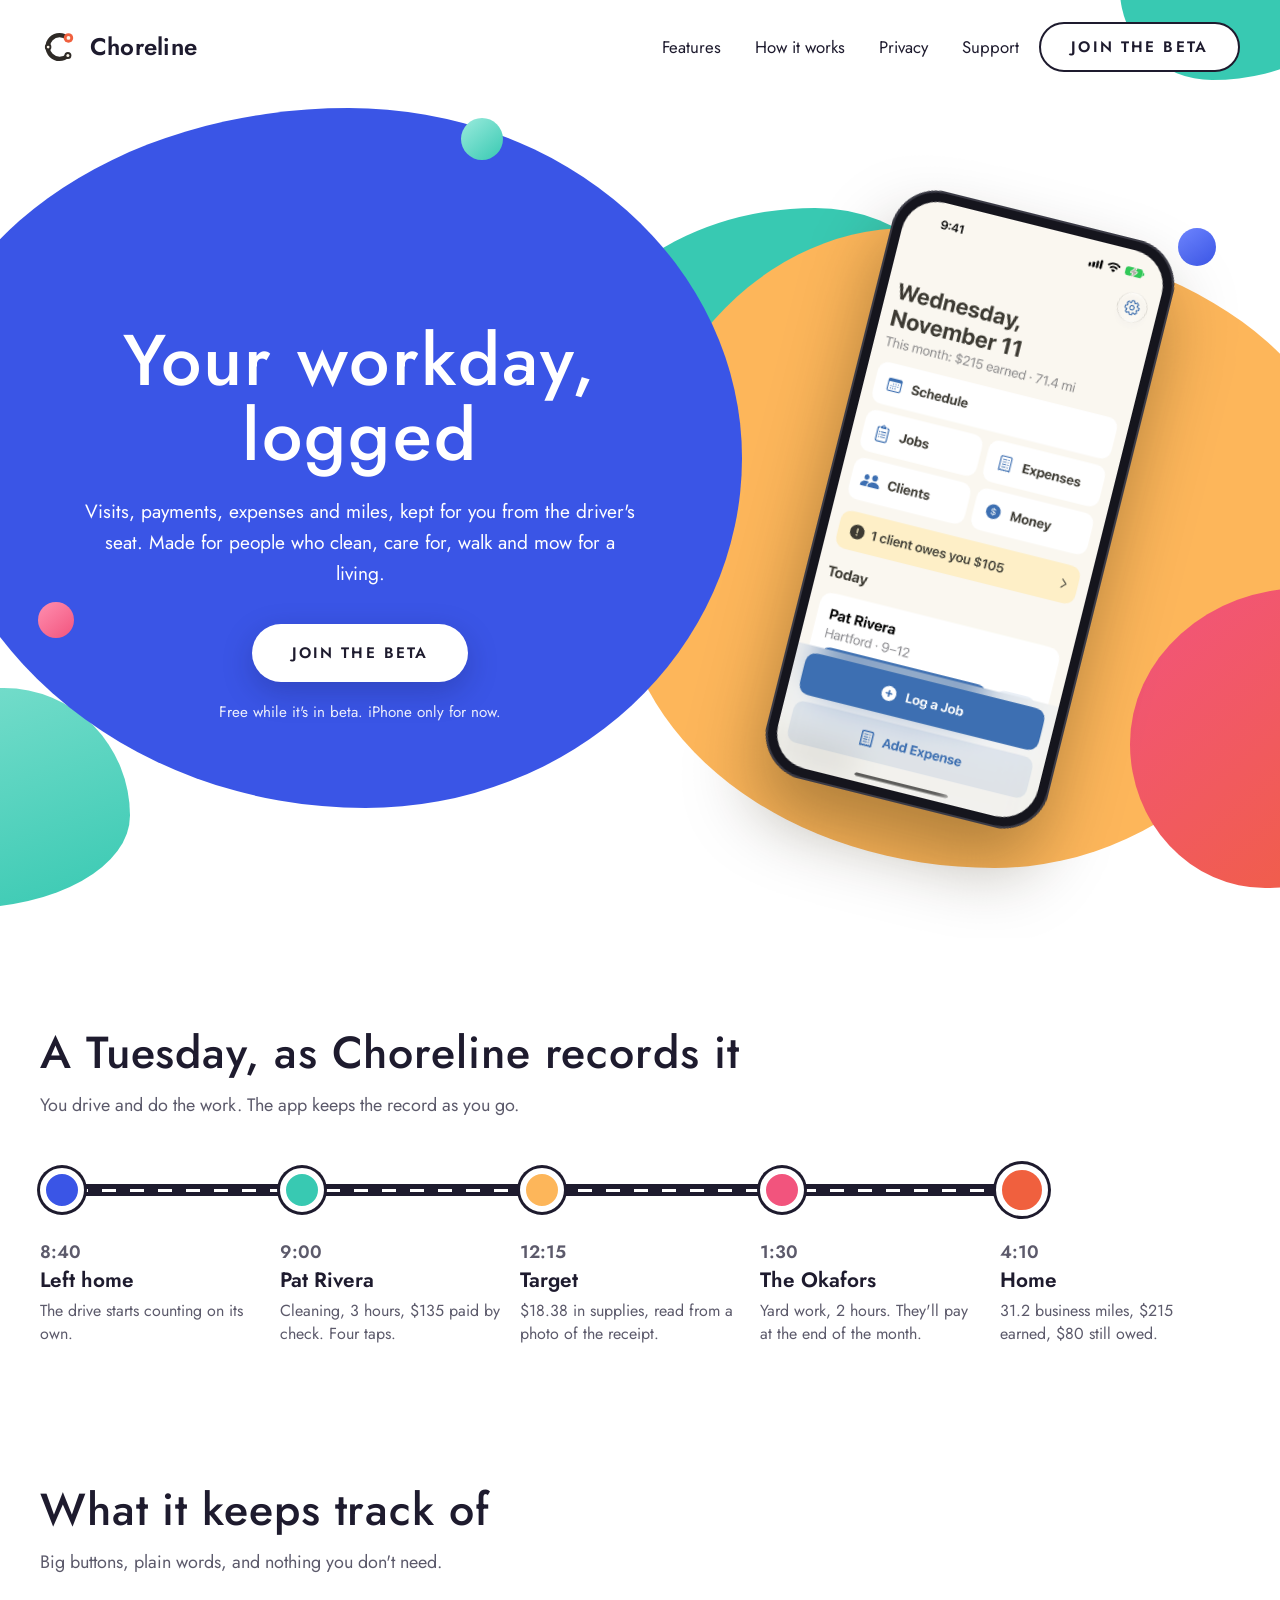
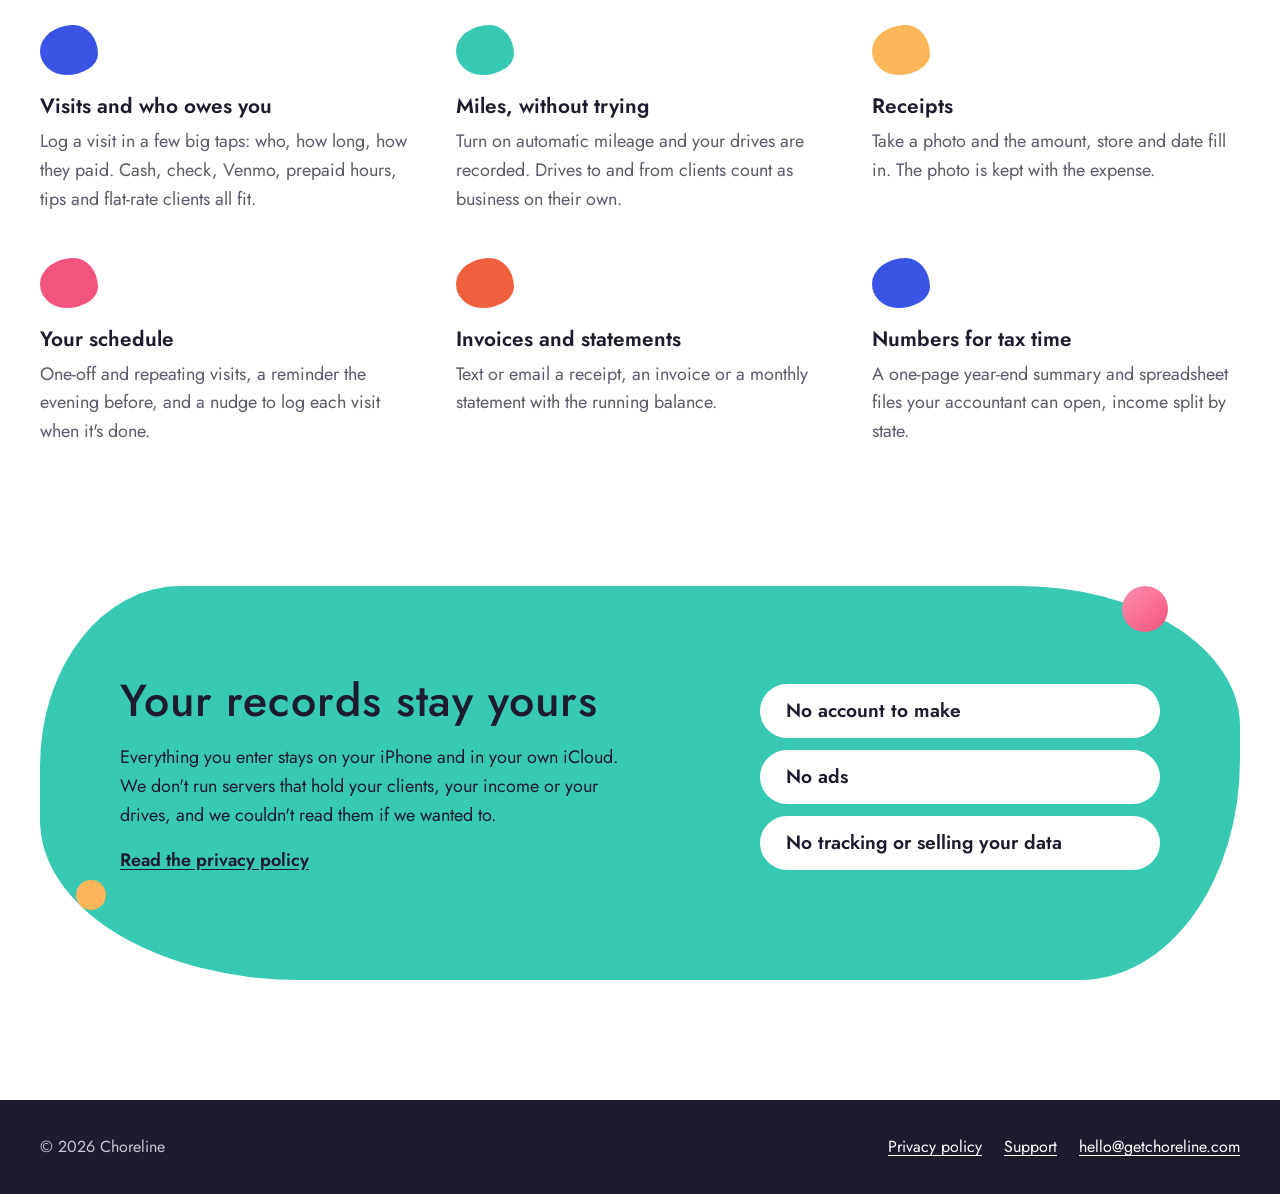
==== index.html @ 725d810b "Publish getchoreline.com" ====
<!doctype html>
<html lang="en">
<head>
<meta charset="utf-8">
<meta name="viewport" content="width=device-width, initial-scale=1">
<title>Choreline: jobs, payments and miles for home-service work</title>
<meta name="description" content="An iPhone app for people who clean, care for, walk and mow for a living: log each visit from the car, see who owes you, track your miles, and have your numbers ready at tax time.">
<link rel="icon" href="icon-256.png">
<link rel="apple-touch-icon" href="icon-256.png">
<meta property="og:title" content="Choreline: jobs, payments and miles for home-service work">
<meta property="og:description" content="Log each visit from the car, see who owes you, track your miles, and have your numbers ready at tax time.">
<meta property="og:image" content="https://getchoreline.com/icon-256.png">
<link rel="preconnect" href="https://fonts.googleapis.com">
<link rel="preconnect" href="https://fonts.gstatic.com" crossorigin>
<link href="https://fonts.googleapis.com/css2?family=Jost:wght@400;500;600&display=swap" rel="stylesheet">
<link rel="stylesheet" href="style.css">
</head>
<body>
<header class="site-head">
  <div class="blob head-blob" aria-hidden="true"></div>
  <div class="wrap">
    <a class="brand" href="./"><svg viewBox="0 0 64 64" aria-hidden="true"><path d="M44.6 18.4A19 19 0 1 0 44.6 45.6" fill="none" stroke="#2E2A26" stroke-width="7" stroke-linecap="round"/><circle cx="13" cy="32" r="5.2" fill="#2E2A26"/><circle cx="13" cy="32" r="2.2" fill="#FBF5EA"/><circle cx="44.6" cy="45.6" r="5.6" fill="#2E2A26"/><circle cx="44.6" cy="45.6" r="2.4" fill="#FBF5EA"/><circle cx="45.5" cy="17.5" r="7.6" fill="#F0603E"/><circle cx="45.5" cy="17.5" r="3" fill="#FBF5EA"/></svg> Choreline</a>
    <nav aria-label="Site">
      <a href="./#features" class="hide-md">Features</a>
      <a href="./#day" class="hide-md">How it works</a>
      <a href="privacy.html">Privacy</a>
      <a href="support.html">Support</a>
    </nav>
    <a class="button outline" href="mailto:hello@getchoreline.com?subject=Choreline%20beta">Join the beta</a>
  </div>
</header>
<main>
  <section class="hero">
    <div aria-hidden="true">
      <div class="blob b-teal2"></div><div class="blob b-teal"></div><div class="blob b-sun"></div><div class="blob b-blue"></div><div class="blob b-pink"></div>
      <div class="dot d1"></div><div class="dot d2"></div><div class="dot d3"></div>
    </div>
    <div class="wrap">
      <div class="hero-copy">
        <h1>Your workday, logged</h1>
        <p class="lede">Visits, payments, expenses and miles, kept for you from the driver's seat. Made for people who clean, care for, walk and mow for a living.</p>
        <a class="button solid" href="mailto:hello@getchoreline.com?subject=Choreline%20beta">Join the beta</a>
        <p class="small">Free while it's in beta. iPhone only for now.</p>
      </div>
      <div class="phone">
        <div class="frame"><img src="app-home.png" width="460" height="1000" alt="Choreline's home screen: today's visit with Pat Rivera, $215 earned and 71.4 miles this month, and buttons to log a job or add an expense."></div>
      </div>
    </div>
  </section>

  <section class="day" id="day" aria-labelledby="day-title">
    <div class="wrap">
      <h2 class="section-title" id="day-title">A Tuesday, as Choreline records it</h2>
      <p class="section-lede">You drive and do the work. The app keeps the record as you go.</p>
      <ol class="route">
        <li class="stop" style="--c: var(--blue)"><time>8:40</time><span class="where">Left home</span><span class="what">The drive starts counting on its own.</span></li>
        <li class="stop" style="--c: var(--teal)"><time>9:00</time><span class="where">Pat Rivera</span><span class="what">Cleaning, 3 hours, $135 paid by check. Four taps.</span></li>
        <li class="stop" style="--c: var(--sun)"><time>12:15</time><span class="where">Target</span><span class="what">$18.38 in supplies, read from a photo of the receipt.</span></li>
        <li class="stop" style="--c: var(--pink)"><time>1:30</time><span class="where">The Okafors</span><span class="what">Yard work, 2 hours. They'll pay at the end of the month.</span></li>
        <li class="stop end" style="--c: var(--coral)"><time>4:10</time><span class="where">Home</span><span class="what">31.2 business miles, $215 earned, $80 still owed.</span></li>
      </ol>
    </div>
  </section>

  <section class="keeps" id="features" aria-labelledby="keeps-title">
    <div class="wrap">
      <h2 class="section-title" id="keeps-title">What it keeps track of</h2>
      <p class="section-lede">Big buttons, plain words, and nothing you don't need.</p>
      <dl>
        <div style="--c: var(--blue)"><dt>Visits and who owes you</dt><dd>Log a visit in a few big taps: who, how long, how they paid. Cash, check, Venmo, prepaid hours, tips and flat-rate clients all fit.</dd></div>
        <div style="--c: var(--teal)"><dt>Miles, without trying</dt><dd>Turn on automatic mileage and your drives are recorded. Drives to and from clients count as business on their own.</dd></div>
        <div style="--c: var(--sun)"><dt>Receipts</dt><dd>Take a photo and the amount, store and date fill in. The photo is kept with the expense.</dd></div>
        <div style="--c: var(--pink)"><dt>Your schedule</dt><dd>One-off and repeating visits, a reminder the evening before, and a nudge to log each visit when it's done.</dd></div>
        <div style="--c: var(--coral)"><dt>Invoices and statements</dt><dd>Text or email a receipt, an invoice or a monthly statement with the running balance.</dd></div>
        <div style="--c: var(--blue)"><dt>Numbers for tax time</dt><dd>A one-page year-end summary and spreadsheet files your accountant can open, income split by state.</dd></div>
      </dl>
    </div>
  </section>

  <section class="yours" aria-labelledby="yours-title">
    <div class="wrap">
      <div class="dot d-pink" aria-hidden="true"></div><div class="dot d-sun" aria-hidden="true"></div>
      <div class="card">
        <div>
          <h2 class="section-title" id="yours-title">Your records stay yours</h2>
          <p>Everything you enter stays on your iPhone and in your own iCloud. We don't run servers that hold your clients, your income or your drives, and we couldn't read them if we wanted to.</p>
          <p><a href="privacy.html">Read the privacy policy</a></p>
        </div>
        <ul>
          <li>No account to make</li>
          <li>No ads</li>
          <li>No tracking or selling your data</li>
        </ul>
      </div>
    </div>
  </section>
</main>
<footer class="site-foot">
  <div class="wrap">
    <span>© 2026 Choreline</span>
    <nav aria-label="Footer">
      <a href="privacy.html">Privacy policy</a>
      <a href="support.html">Support</a>
      <a href="mailto:hello@getchoreline.com">hello@getchoreline.com</a>
    </nav>
  </div>
</footer>
</body>
</html>
---- style.css ----
/* getchoreline.com: big soft blobs, a tilted phone, Jost (geometric, Futura-like). */
:root {
  --blue: #3A55E6;
  --teal: #38C9B2;
  --sun: #FDB65A;
  --pink: #F2547D;
  --coral: #F0603E;
  --ink: #1E1B2E;
  --gray: #5C5A6B;
  --mist: #F4F5FB;
  --line: #E6E7F0;
  --measure: 66ch;
  color-scheme: light;
}
*, *::before, *::after { box-sizing: border-box; }
html { -webkit-text-size-adjust: 100%; overflow-x: clip; }
body {
  margin: 0; background: #fff; color: var(--ink);
  font-family: "Jost", "Futura", "Century Gothic", "Avenir Next", sans-serif;
  font-size: 1.125rem; line-height: 1.6; overflow-x: clip;
}
a { color: var(--blue); text-underline-offset: 0.18em; }
a:hover { color: var(--ink); }
:focus-visible { outline: 3px solid var(--blue); outline-offset: 3px; border-radius: 6px; }
img, svg { display: block; }
.wrap { width: min(1200px, 100% - 32px); margin-inline: auto; position: relative; }

/* Blobs and dots */
.blob { position: absolute; border-radius: 58% 42% 55% 45% / 52% 58% 42% 48%; pointer-events: none; }
.dot { position: absolute; border-radius: 50%; pointer-events: none; }

/* Header */
.site-head { position: relative; z-index: 5; padding-block: 22px; overflow: clip; overflow-clip-margin: 0; }
.site-head .wrap { display: flex; align-items: center; gap: 20px; }
.brand { display: inline-flex; align-items: center; gap: 10px; color: var(--ink); text-decoration: none; font-weight: 600; font-size: 1.5rem; letter-spacing: 0.01em; margin-right: auto; }
.brand svg { width: 40px; height: 40px; }
.site-head nav { display: flex; gap: 34px; font-size: 1.05rem; }
.site-head nav a { color: var(--ink); text-decoration: none; }
.site-head nav a:hover, .site-head nav a[aria-current="page"] { color: var(--blue); }
.head-blob { width: 230px; height: 150px; right: -70px; top: -70px; background: var(--teal); z-index: -1; border-radius: 45% 55% 60% 40% / 40% 45% 55% 60%; }

/* Buttons: pills, spaced capitals */
.button {
  display: inline-flex; align-items: center; justify-content: center; min-height: 58px; padding: 0 40px;
  border-radius: 999px; text-decoration: none; font-weight: 600; font-size: 0.95rem; letter-spacing: 0.14em; text-transform: uppercase;
}
.button.solid { background: #fff; color: var(--ink); box-shadow: 0 10px 30px rgba(20, 24, 80, 0.25); }
.button.solid:hover { color: var(--blue); }
.button.outline { min-height: 50px; padding: 0 30px; border: 2px solid var(--ink); color: var(--ink); background: #fff; }
.button.outline:hover { background: var(--ink); color: #fff; }
.button.blue { background: var(--blue); color: #fff; }
.button.blue:hover { background: var(--ink); color: #fff; }

/* Hero */
.hero { position: relative; min-height: 940px; overflow: hidden; margin-top: -96px; padding-top: 96px; }
.hero .b-blue { width: min(820px, 64vw); height: 700px; left: max(-90px, -6vw); top: 110px; background: var(--blue); z-index: 2; border-radius: 52% 48% 46% 54% / 44% 50% 50% 56%; }
.hero .b-teal { width: 420px; height: 360px; left: 44%; top: 210px; background: var(--teal); z-index: 1; border-radius: 60% 40% 50% 50% / 55% 45% 55% 45%; }
.hero .b-sun { width: 720px; height: 640px; right: -60px; top: 230px; background: var(--sun); z-index: 1; border-radius: 40% 60% 48% 52% / 55% 40% 60% 45%; }
.hero .b-pink { width: 300px; height: 300px; right: -150px; bottom: 50px; background: linear-gradient(140deg, var(--pink), var(--coral)); z-index: 3; }
.hero .b-teal2 { width: 300px; height: 220px; left: -170px; bottom: 30px; background: linear-gradient(160deg, #7FE0CF, var(--teal)); z-index: 1; }
.hero .d1 { width: 42px; height: 42px; left: 36%; top: 120px; background: linear-gradient(140deg, #9BEBDD, var(--teal)); z-index: 3; }
.hero .d2 { width: 38px; height: 38px; right: 5%; top: 230px; background: linear-gradient(140deg, #6E85FF, var(--blue)); z-index: 3; }
.hero .d3 { width: 36px; height: 36px; left: 3%; bottom: 300px; background: linear-gradient(140deg, #FF8FB0, var(--pink)); z-index: 3; }

.hero .wrap { min-height: 820px; display: grid; grid-template-columns: minmax(0, 1.1fr) minmax(0, 0.9fr); align-items: center; }
.hero-copy { position: relative; z-index: 4; color: #fff; text-align: center; padding: 120px 40px 80px; max-width: 640px; }
.hero h1 { font-weight: 500; font-size: clamp(2.8rem, 5.6vw, 4.6rem); line-height: 1.04; letter-spacing: 0.03em; margin: 0 0 24px; }
.hero .lede { font-size: 1.2rem; margin: 0 auto 36px; max-width: 30em; }
.hero .small { font-size: 0.95rem; margin: 18px 0 0; opacity: 0.9; }

.phone { position: relative; z-index: 4; justify-self: center; margin-top: 10px; width: 290px; transform: rotate(14deg); }
.phone .frame { border-radius: 46px; padding: 11px; background: #15151d; box-shadow: 0 40px 70px rgba(40, 30, 0, 0.35), inset 0 0 0 2px #3b3b46; }
.phone img { width: 100%; height: auto; border-radius: 36px; }

/* The day, as a route */
.day { padding-block: 90px 80px; }
.section-title { font-weight: 500; font-size: clamp(2rem, 3.6vw, 2.8rem); line-height: 1.1; letter-spacing: 0.02em; margin: 0 0 14px; }
.section-lede { color: var(--gray); margin: 0 0 48px; max-width: 46ch; }
.route { list-style: none; margin: 0; padding: 0; display: grid; grid-template-columns: repeat(5, 1fr); position: relative; }
.route::before {
  content: ""; position: absolute; left: 20px; right: calc(20% - 24px); top: 16px; height: 12px; border-radius: 999px; background: var(--ink);
}
.route::after {
  content: ""; position: absolute; left: 34px; right: calc(20% - 6px); top: 20.5px; height: 3px;
  background: repeating-linear-gradient(90deg, #fff 0 14px, transparent 14px 28px);
}
.stop { position: relative; padding: 70px 18px 0 0; }
.stop::before { content: ""; position: absolute; left: 0; top: 0; width: 44px; height: 44px; border-radius: 50%; background: var(--c); border: 6px solid #fff; box-shadow: 0 0 0 3px var(--ink); z-index: 1; }
.stop.end::before { width: 52px; height: 52px; top: -4px; left: -4px; }
.stop time { display: block; font-weight: 600; color: var(--gray); }
.stop .where { display: block; font-weight: 600; font-size: 1.3rem; line-height: 1.25; }
.stop .what { display: block; color: var(--gray); font-size: 1rem; line-height: 1.45; margin-top: 6px; }

/* What it keeps */
.keeps { position: relative; padding-block: 60px 100px; }
.keeps dl { display: grid; grid-template-columns: repeat(3, minmax(0, 1fr)); gap: 44px 48px; margin: 0; }
.keeps dt { font-weight: 600; font-size: 1.3rem; line-height: 1.25; }
.keeps dt::before { content: ""; display: block; width: 58px; height: 50px; margin-bottom: 18px; background: var(--c);
  border-radius: 58% 42% 55% 45% / 52% 58% 42% 48%; }
.keeps dd { margin: 8px 0 0; color: var(--gray); }

/* Your records stay yours */
.yours { position: relative; padding-block: 40px 120px; overflow: clip; }
.yours .card { position: relative; padding: 90px 80px; display: grid; grid-template-columns: minmax(0, 1.2fr) minmax(0, 0.8fr); gap: 40px; align-items: center; }
.yours .card::before { content: ""; position: absolute; inset: 0; background: var(--teal); z-index: -1;
  border-radius: 140px 220px 160px 260px / 180px 140px 220px 160px; }
.yours h2 { margin-bottom: 18px; }
.yours p { margin: 0 0 16px; max-width: 46ch; }
.yours a { color: var(--ink); font-weight: 600; }
.yours ul { margin: 0; padding: 0; list-style: none; }
.yours li { font-weight: 600; font-size: 1.2rem; background: #fff; border-radius: 999px; padding: 14px 26px; line-height: 1.35; margin-bottom: 12px; }
.yours .d-pink { width: 46px; height: 46px; right: 6%; top: 0; background: linear-gradient(140deg, #FF8FB0, var(--pink)); }
.yours .d-sun { width: 30px; height: 30px; left: 3%; bottom: 70px; background: var(--sun); }

/* Long-form pages */
.page-top { position: relative; overflow: hidden; }
.page-top .b1 { width: 380px; height: 320px; right: -110px; top: -150px; background: var(--sun); z-index: -1; }
.page-top .b2 { width: 160px; height: 140px; right: 200px; top: -70px; background: var(--blue); z-index: -1; border-radius: 45% 55% 60% 40% / 50% 45% 55% 50%; }
.page { padding-block: 40px 90px; }
.page article { max-width: var(--measure); }
.page h1 { font-weight: 500; font-size: clamp(2.4rem, 5vw, 3.6rem); line-height: 1.05; letter-spacing: 0.02em; margin: 0 0 10px; }
.page .meta { color: var(--gray); margin: 0 0 36px; }
.page h2 { font-weight: 600; font-size: 1.45rem; line-height: 1.25; margin: 46px 0 10px; }
.page h3 { font-weight: 600; font-size: 1.15rem; margin: 28px 0 6px; }
.page ul { padding-left: 1.2em; }
.page li { margin-bottom: 6px; }
.page .summary { background: var(--mist); border-radius: 28px; padding: 24px 28px; border-left: 8px solid var(--teal); }
.page .summary p { margin: 0; }

/* Footer */
.site-foot { background: var(--ink); color: #C9C8D6; padding-block: 34px; font-size: 1rem; }
.site-foot .wrap { display: flex; flex-wrap: wrap; justify-content: space-between; gap: 12px 28px; }
.site-foot nav { display: flex; flex-wrap: wrap; gap: 22px; }
.site-foot a { color: #fff; }

/* Tablets */
@media (max-width: 980px) {
  .site-head nav { gap: 22px; }
  .site-head nav .hide-md { display: none; }
  .keeps dl { grid-template-columns: repeat(2, minmax(0, 1fr)); }
  .yours .card { padding: 70px 50px; grid-template-columns: 1fr; }
}

/* Phones */
@media (max-width: 760px) {
  .site-head nav { display: none; }
  .head-blob { width: 170px; height: 120px; right: -60px; top: -60px; }
  .button.outline { min-height: 44px; padding: 0 20px; font-size: 0.8rem; }
  .hero { min-height: 0; margin-top: -88px; padding-top: 88px; }
  .hero .wrap { grid-template-columns: 1fr; min-height: 0; }
  .hero .b-blue { width: 150vw; height: 620px; left: -25vw; top: 70px; }
  .hero .b-teal { width: 260px; height: 220px; left: auto; right: -70px; top: 640px; }
  .hero .b-sun { width: 120vw; height: 500px; right: -40vw; top: 730px; }
  .hero .b-pink { width: 160px; height: 160px; right: -90px; bottom: 120px; }
  .hero .b-teal2 { display: none; }
  .hero .d1 { left: 74%; top: 70px; width: 32px; height: 32px; }
  .hero .d2 { right: auto; left: 6%; top: 700px; }
  .hero .d3 { display: none; }
  .hero-copy { padding: 110px 8px 90px; margin-inline: auto; }
  .hero .lede { font-size: 1.1rem; }
  .phone { width: 250px; margin: 30px auto 120px; transform: rotate(8deg); }
  .day { padding-top: 60px; }
  .route { grid-template-columns: 1fr; }
  .route::before, .route::after { display: none; }
  .stop { padding: 4px 0 34px 74px; }
  .stop:not(:last-child)::after { content: ""; position: absolute; left: 16px; top: 30px; bottom: -14px; width: 12px; border-radius: 999px;
    background-color: var(--ink); background-image: repeating-linear-gradient(180deg, transparent 0 12px, #fff 12px 26px);
    background-size: 3px 100%; background-position: center; background-repeat: no-repeat; }
  .stop.end::before { left: -4px; }
  .keeps dl { grid-template-columns: 1fr; gap: 34px; }
  .yours .card { padding: 70px 30px; }
  .yours .card::before { border-radius: 60px 110px 70px 120px / 90px 60px 110px 70px; }
}
@media (prefers-reduced-motion: no-preference) {
  .phone { animation: settle 1s cubic-bezier(.2,.8,.25,1) both; }
  @keyframes settle { from { transform: translateY(40px) rotate(4deg); opacity: 0; } }
}
@media (prefers-reduced-motion: no-preference) and (max-width: 760px) {
  @keyframes settle { from { transform: translateY(40px) rotate(0deg); opacity: 0; } }
}
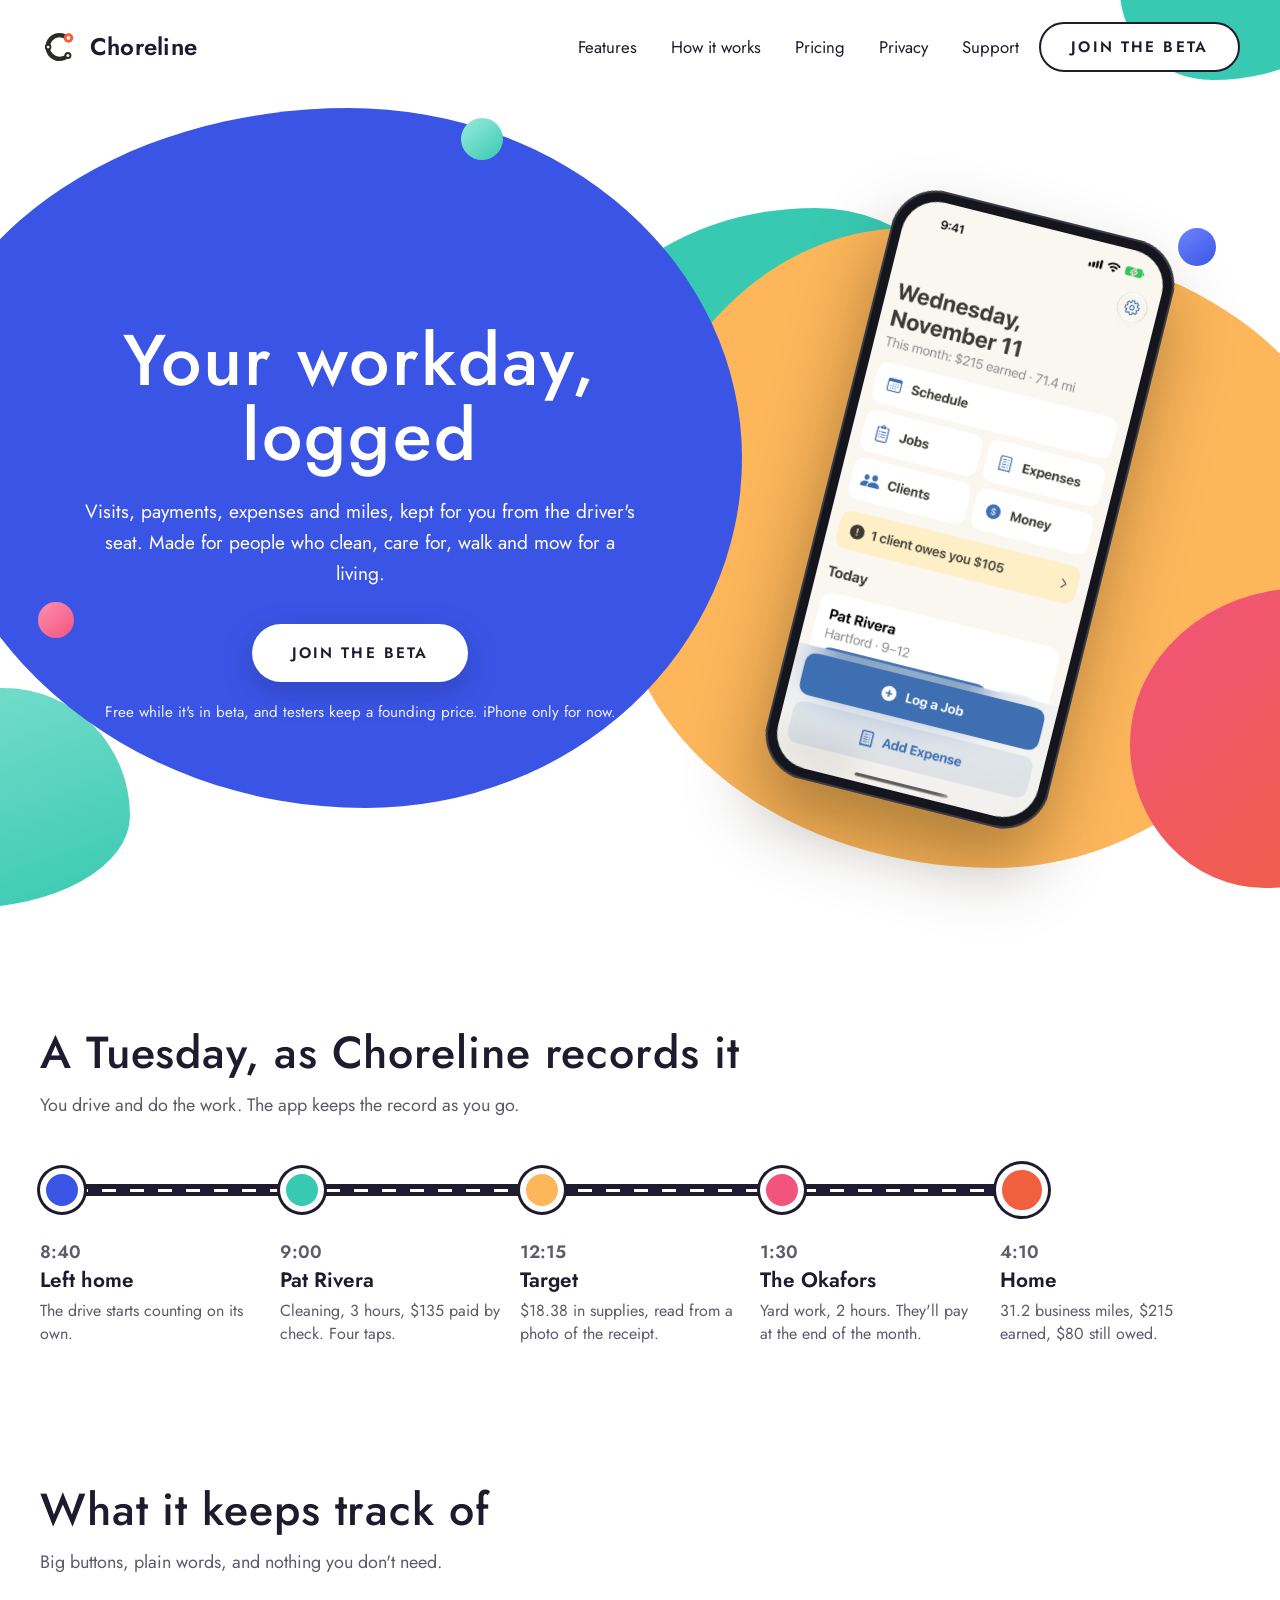
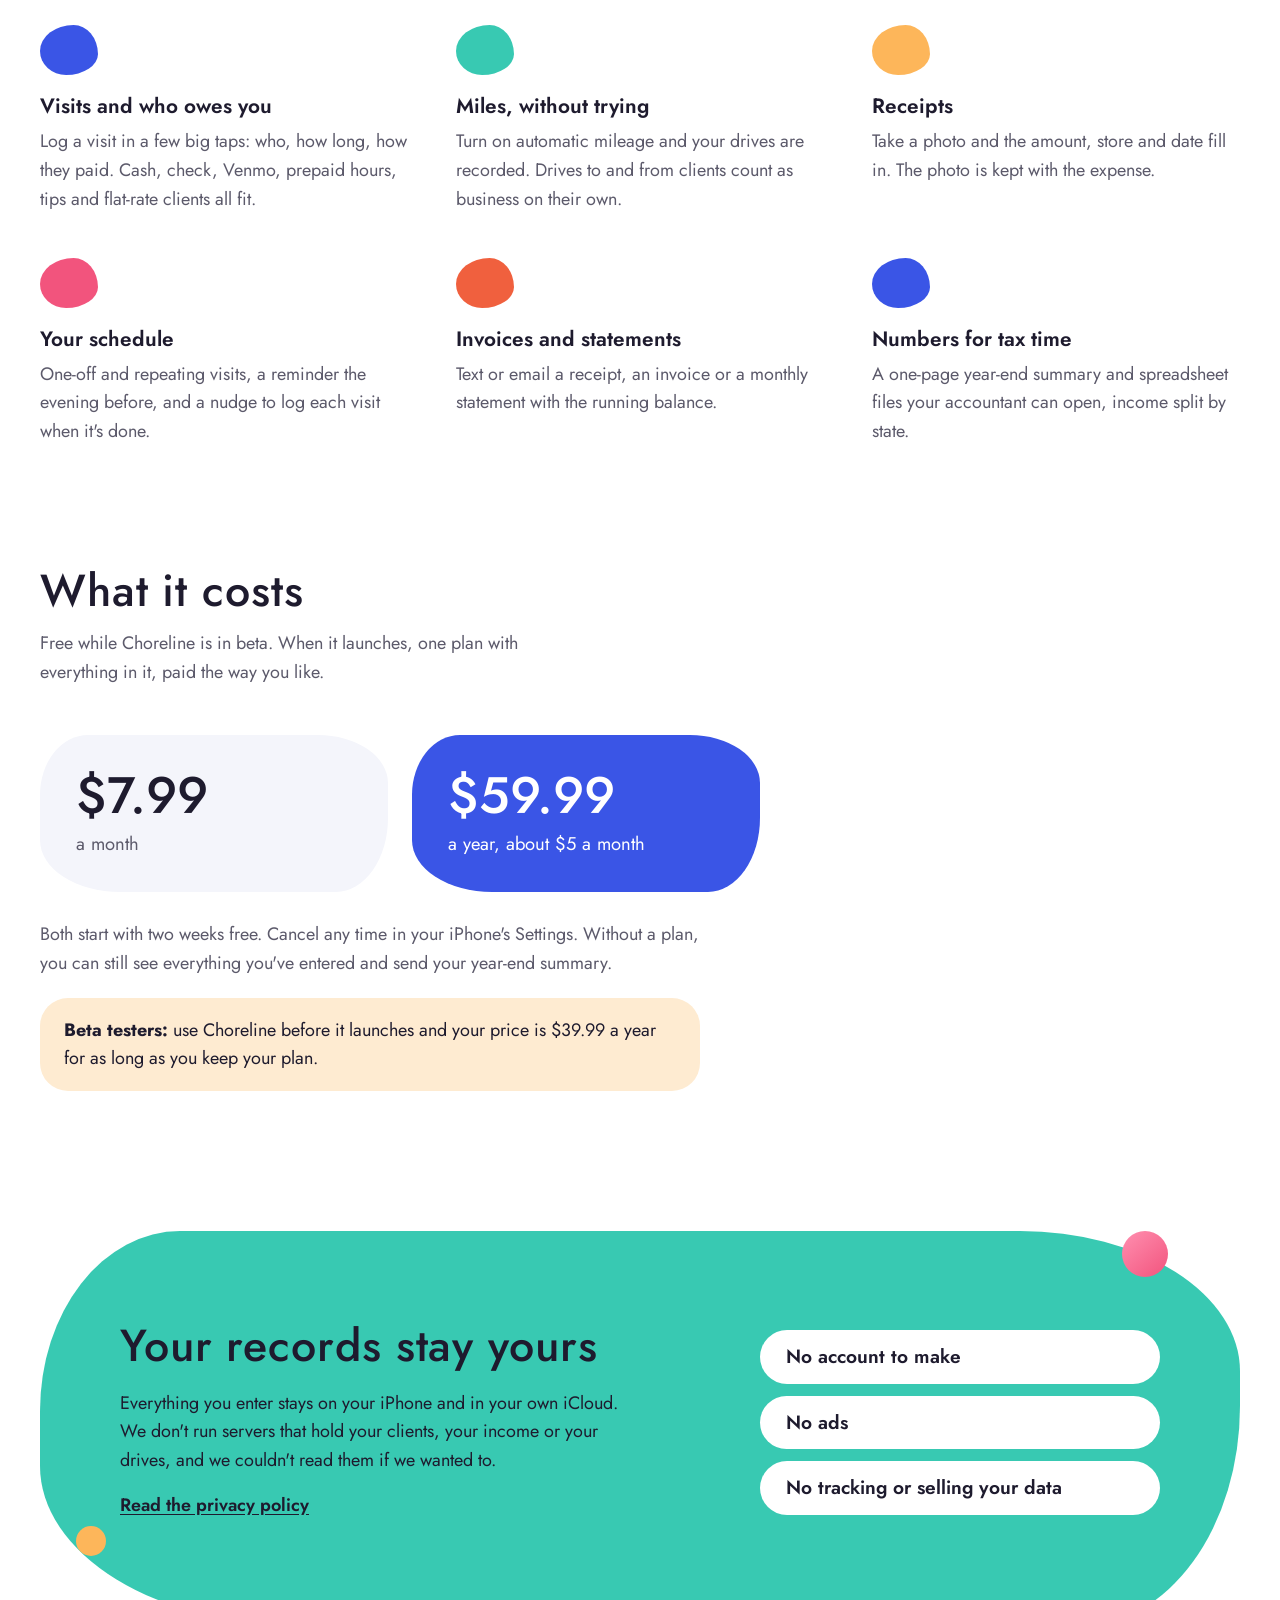
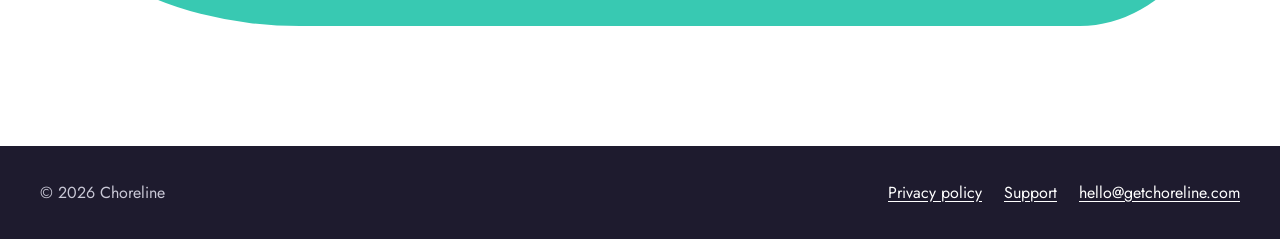
==== commit 080fbfad: "Pricing, and Apple handling subscriptions" ====
--- a/index.html
+++ b/index.html
@@ -23,6 +23,7 @@
     <nav aria-label="Site">
       <a href="./#features" class="hide-md">Features</a>
       <a href="./#day" class="hide-md">How it works</a>
+      <a href="./#pricing" class="hide-md">Pricing</a>
       <a href="privacy.html">Privacy</a>
       <a href="support.html">Support</a>
     </nav>
@@ -40,7 +41,7 @@
         <h1>Your workday, logged</h1>
         <p class="lede">Visits, payments, expenses and miles, kept for you from the driver's seat. Made for people who clean, care for, walk and mow for a living.</p>
         <a class="button solid" href="mailto:hello@getchoreline.com?subject=Choreline%20beta">Join the beta</a>
-        <p class="small">Free while it's in beta. iPhone only for now.</p>
+        <p class="small">Free while it's in beta, and testers keep a founding price. iPhone only for now.</p>
       </div>
       <div class="phone">
         <div class="frame"><img src="app-home.png" width="460" height="1000" alt="Choreline's home screen: today's visit with Pat Rivera, $215 earned and 71.4 miles this month, and buttons to log a job or add an expense."></div>
@@ -77,6 +78,25 @@
     </div>
   </section>
 
+  <section class="price" id="pricing" aria-labelledby="price-title">
+    <div class="wrap">
+      <h2 class="section-title" id="price-title">What it costs</h2>
+      <p class="section-lede">Free while Choreline is in beta. When it launches, one plan with everything in it, paid the way you like.</p>
+      <div class="plans">
+        <div class="plan">
+          <p class="amount">$7.99</p>
+          <p class="per">a month</p>
+        </div>
+        <div class="plan best">
+          <p class="amount">$59.99</p>
+          <p class="per">a year, about $5 a month</p>
+        </div>
+      </div>
+      <p class="terms">Both start with two weeks free. Cancel any time in your iPhone's Settings. Without a plan, you can still see everything you've entered and send your year-end summary.</p>
+      <p class="founding"><strong>Beta testers:</strong> use Choreline before it launches and your price is $39.99 a year for as long as you keep your plan.</p>
+    </div>
+  </section>
+
   <section class="yours" aria-labelledby="yours-title">
     <div class="wrap">
       <div class="dot d-pink" aria-hidden="true"></div><div class="dot d-sun" aria-hidden="true"></div>
--- a/style.css
+++ b/style.css
@@ -99,6 +99,16 @@
   border-radius: 58% 42% 55% 45% / 52% 58% 42% 48%; }
 .keeps dd { margin: 8px 0 0; color: var(--gray); }
 
+.price { position: relative; padding-block: 20px 100px; }
+.price .plans { display: grid; grid-template-columns: repeat(2, minmax(0, 1fr)); gap: 24px; max-width: 720px; }
+.price .plan { padding: 34px 36px; background: var(--mist); border-radius: 48px 70px 52px 80px / 60px 48px 74px 52px; }
+.price .plan.best { background: var(--blue); color: #fff; }
+.price .amount { margin: 0; font-size: clamp(2.4rem, 4vw, 3.2rem); font-weight: 500; line-height: 1.05; }
+.price .per { margin: 6px 0 0; font-size: 1.15rem; }
+.price .plan:not(.best) .per { color: var(--gray); }
+.price .terms { color: var(--gray); max-width: 60ch; margin: 28px 0 0; }
+.price .founding { max-width: 60ch; margin: 20px 0 0; padding: 18px 24px; background: color-mix(in srgb, var(--sun) 28%, #fff); border-radius: 28px; }
+
 /* Your records stay yours */
 .yours { position: relative; padding-block: 40px 120px; overflow: clip; }
 .yours .card { position: relative; padding: 90px 80px; display: grid; grid-template-columns: minmax(0, 1.2fr) minmax(0, 0.8fr); gap: 40px; align-items: center; }
@@ -143,6 +153,7 @@
 
 /* Phones */
 @media (max-width: 760px) {
+  .price .plans { grid-template-columns: 1fr; }
   .site-head nav { display: none; }
   .head-blob { width: 170px; height: 120px; right: -60px; top: -60px; }
   .button.outline { min-height: 44px; padding: 0 20px; font-size: 0.8rem; }
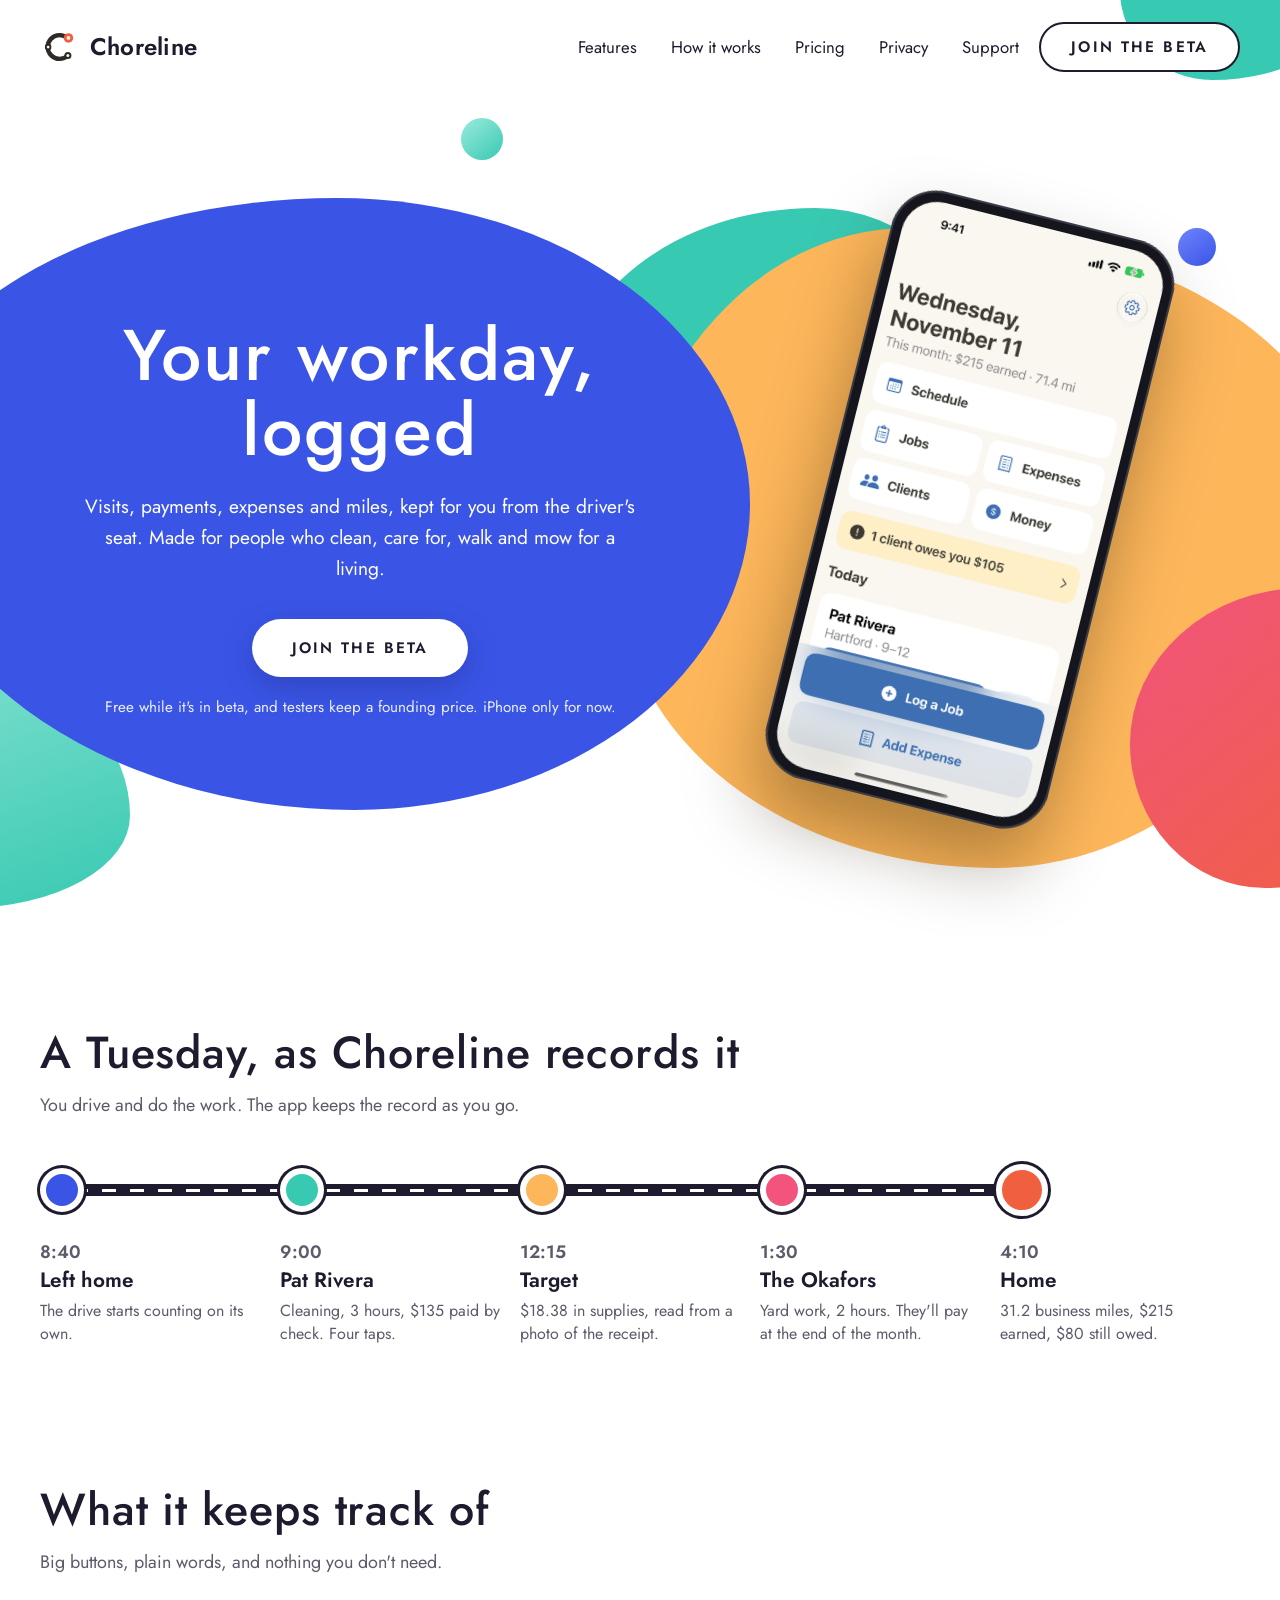
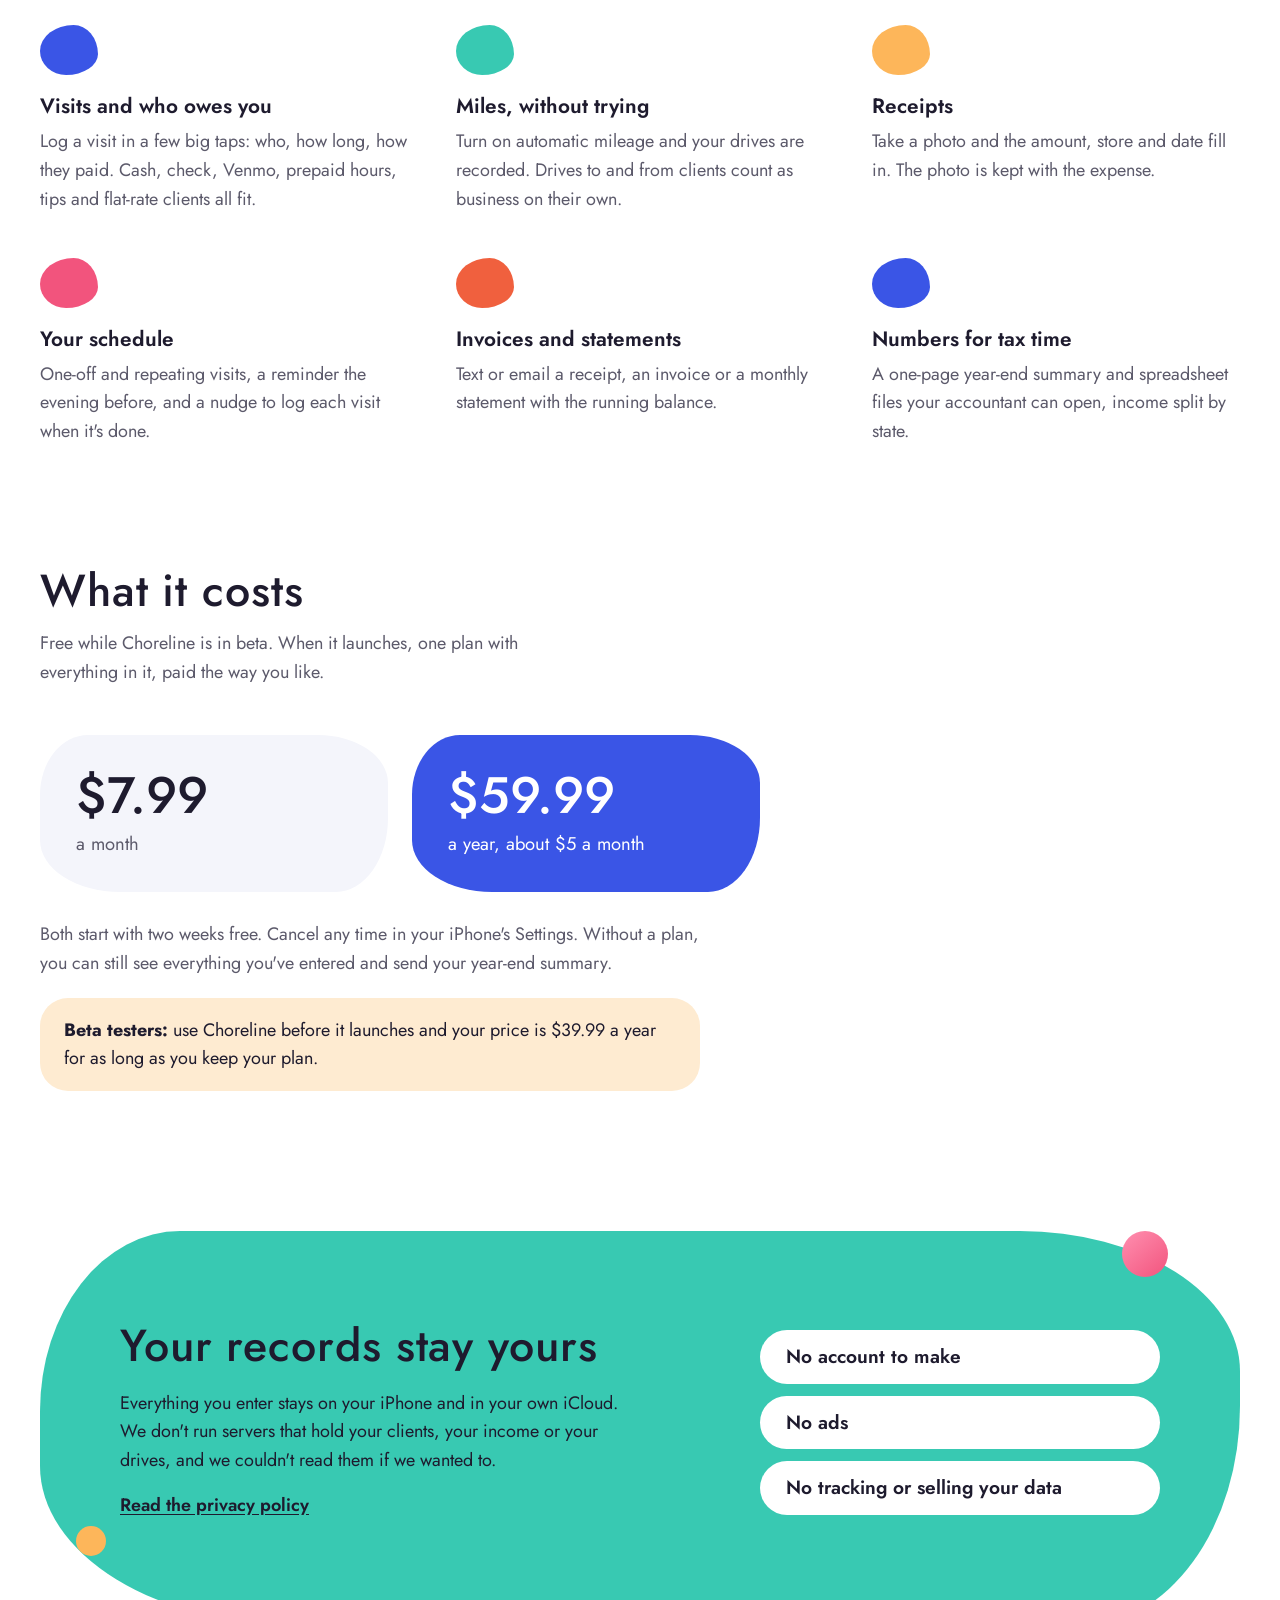
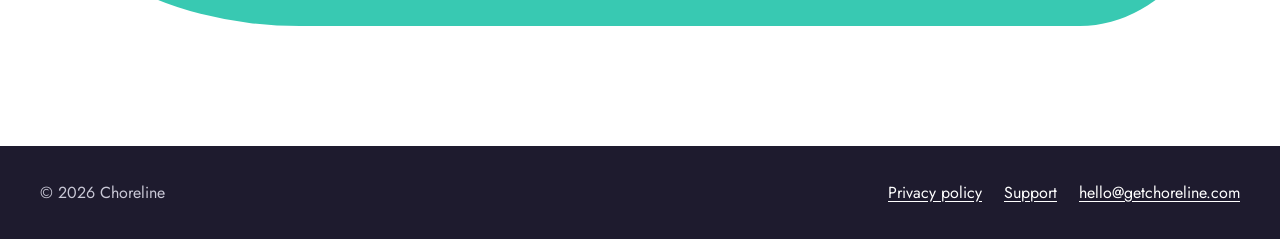
==== commit c57ed9fa: "Keep the headline readable on wide screens" ====
--- a/index.html
+++ b/index.html
@@ -3,6 +3,7 @@
 <head>
 <meta charset="utf-8">
 <meta name="viewport" content="width=device-width, initial-scale=1">
+<meta name="color-scheme" content="light only">
 <title>Choreline: jobs, payments and miles for home-service work</title>
 <meta name="description" content="An iPhone app for people who clean, care for, walk and mow for a living: log each visit from the car, see who owes you, track your miles, and have your numbers ready at tax time.">
 <link rel="icon" href="icon-256.png">
@@ -33,7 +34,7 @@
 <main>
   <section class="hero">
     <div aria-hidden="true">
-      <div class="blob b-teal2"></div><div class="blob b-teal"></div><div class="blob b-sun"></div><div class="blob b-blue"></div><div class="blob b-pink"></div>
+      <div class="blob b-teal2"></div><div class="blob b-teal"></div><div class="blob b-sun"></div><div class="blob b-pink"></div>
       <div class="dot d1"></div><div class="dot d2"></div><div class="dot d3"></div>
     </div>
     <div class="wrap">
--- a/style.css
+++ b/style.css
@@ -41,7 +41,7 @@
 
 /* Buttons: pills, spaced capitals */
 .button {
-  display: inline-flex; align-items: center; justify-content: center; min-height: 58px; padding: 0 40px;
+  white-space: nowrap; display: inline-flex; align-items: center; justify-content: center; min-height: 58px; padding: 0 40px;
   border-radius: 999px; text-decoration: none; font-weight: 600; font-size: 0.95rem; letter-spacing: 0.14em; text-transform: uppercase;
 }
 .button.solid { background: #fff; color: var(--ink); box-shadow: 0 10px 30px rgba(20, 24, 80, 0.25); }
@@ -53,7 +53,6 @@
 
 /* Hero */
 .hero { position: relative; min-height: 940px; overflow: hidden; margin-top: -96px; padding-top: 96px; }
-.hero .b-blue { width: min(820px, 64vw); height: 700px; left: max(-90px, -6vw); top: 110px; background: var(--blue); z-index: 2; border-radius: 52% 48% 46% 54% / 44% 50% 50% 56%; }
 .hero .b-teal { width: 420px; height: 360px; left: 44%; top: 210px; background: var(--teal); z-index: 1; border-radius: 60% 40% 50% 50% / 55% 45% 55% 45%; }
 .hero .b-sun { width: 720px; height: 640px; right: -60px; top: 230px; background: var(--sun); z-index: 1; border-radius: 40% 60% 48% 52% / 55% 40% 60% 45%; }
 .hero .b-pink { width: 300px; height: 300px; right: -150px; bottom: 50px; background: linear-gradient(140deg, var(--pink), var(--coral)); z-index: 3; }
@@ -63,7 +62,10 @@
 .hero .d3 { width: 36px; height: 36px; left: 3%; bottom: 300px; background: linear-gradient(140deg, #FF8FB0, var(--pink)); z-index: 3; }
 
 .hero .wrap { min-height: 820px; display: grid; grid-template-columns: minmax(0, 1.1fr) minmax(0, 0.9fr); align-items: center; }
-.hero-copy { position: relative; z-index: 4; color: #fff; text-align: center; padding: 120px 40px 80px; max-width: 640px; }
+.hero-copy { position: relative; z-index: 4; isolation: isolate; color: #fff; text-align: center; padding: 120px 40px 90px; max-width: 640px; }
+/* The blue shape is drawn by the text block itself, so the white words always sit on it. */
+.hero-copy::before { content: ""; position: absolute; z-index: -1; inset: 0 -70px 0 -150px; background: var(--blue);
+  border-radius: 52% 48% 46% 54% / 44% 50% 50% 56%; }
 .hero h1 { font-weight: 500; font-size: clamp(2.8rem, 5.6vw, 4.6rem); line-height: 1.04; letter-spacing: 0.03em; margin: 0 0 24px; }
 .hero .lede { font-size: 1.2rem; margin: 0 auto 36px; max-width: 30em; }
 .hero .small { font-size: 0.95rem; margin: 18px 0 0; opacity: 0.9; }
@@ -159,7 +161,7 @@
   .button.outline { min-height: 44px; padding: 0 20px; font-size: 0.8rem; }
   .hero { min-height: 0; margin-top: -88px; padding-top: 88px; }
   .hero .wrap { grid-template-columns: 1fr; min-height: 0; }
-  .hero .b-blue { width: 150vw; height: 620px; left: -25vw; top: 70px; }
+  .hero-copy::before { inset: -30px -26vw -10px -26vw; border-radius: 50% 50% 48% 52% / 20% 20% 16% 16%; }
   .hero .b-teal { width: 260px; height: 220px; left: auto; right: -70px; top: 640px; }
   .hero .b-sun { width: 120vw; height: 500px; right: -40vw; top: 730px; }
   .hero .b-pink { width: 160px; height: 160px; right: -90px; bottom: 120px; }
@@ -189,3 +191,10 @@
 @media (prefers-reduced-motion: no-preference) and (max-width: 760px) {
   @keyframes settle { from { transform: translateY(40px) rotate(0deg); opacity: 0; } }
 }
+
+/* Small phones */
+@media (max-width: 360px) {
+  .brand { font-size: 1.25rem; }
+  .brand svg { width: 34px; height: 34px; }
+  .button.outline { padding: 0 14px; letter-spacing: 0.08em; }
+}
